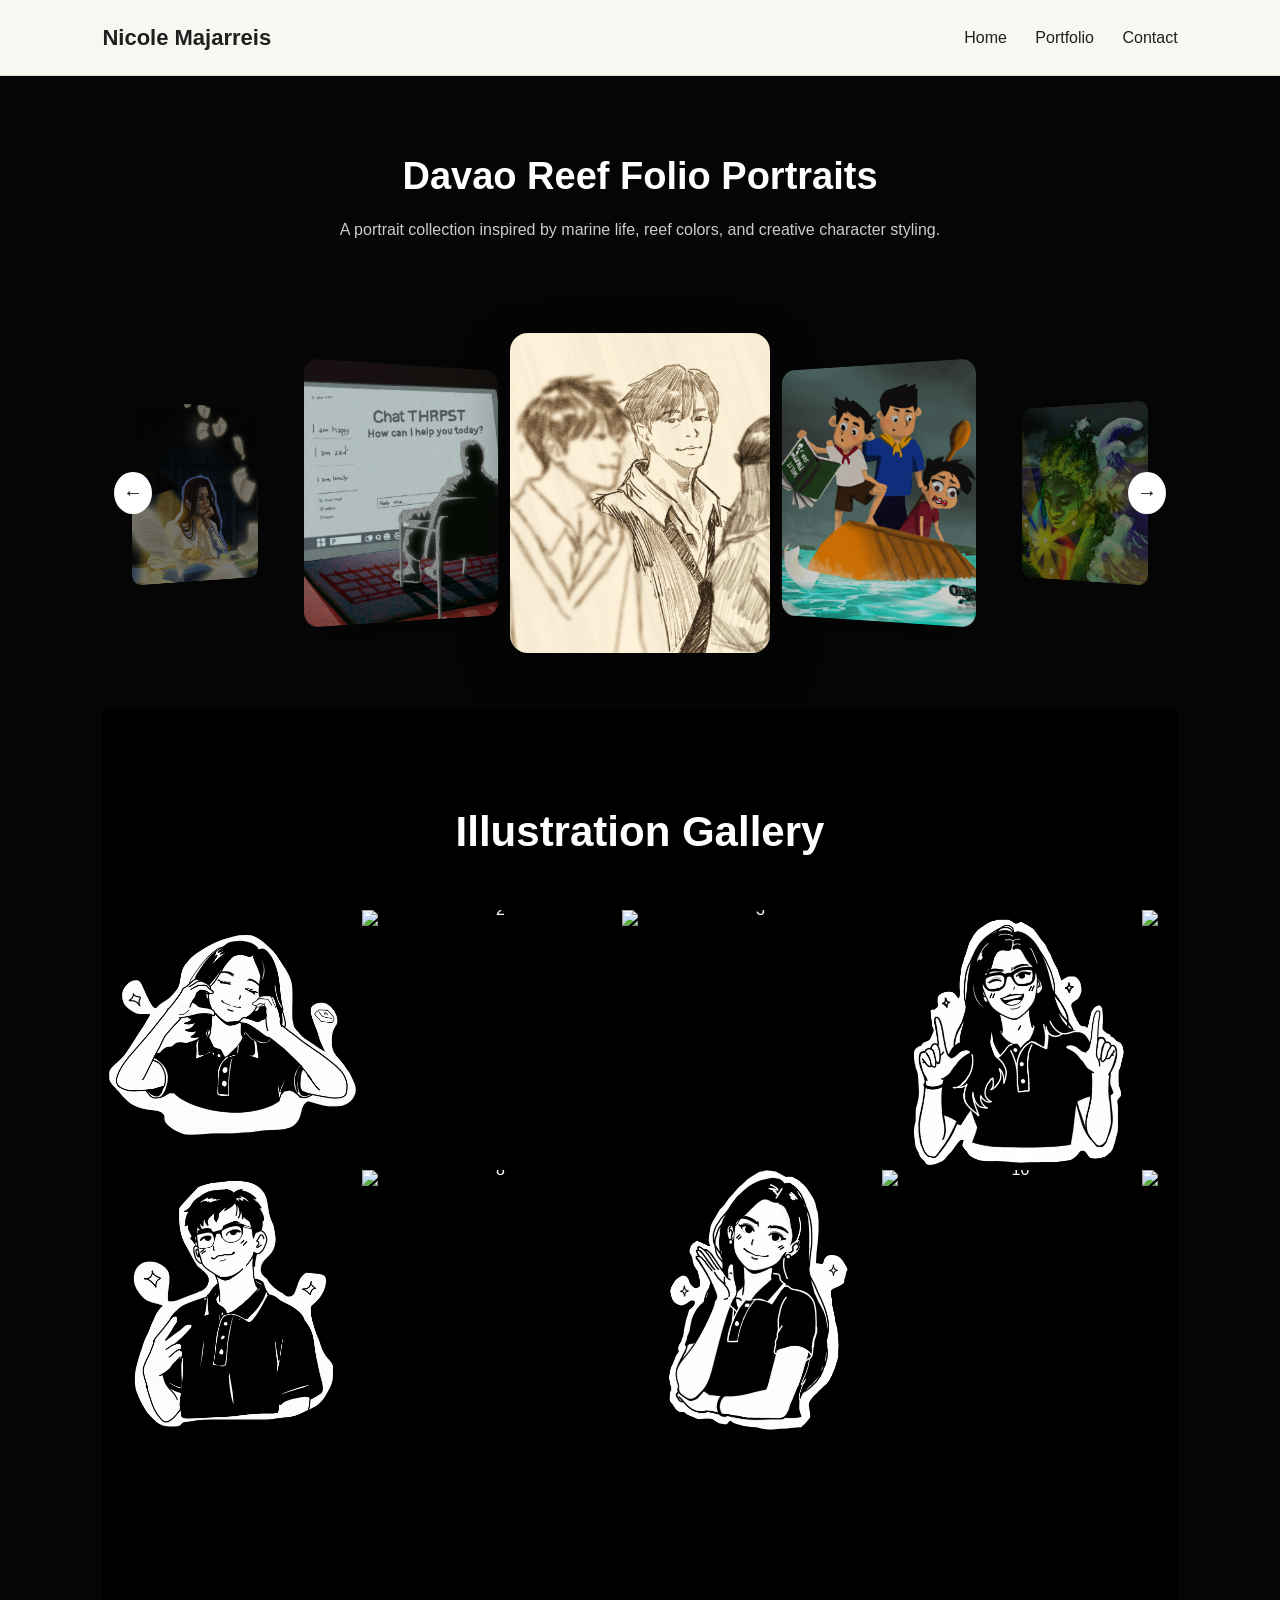
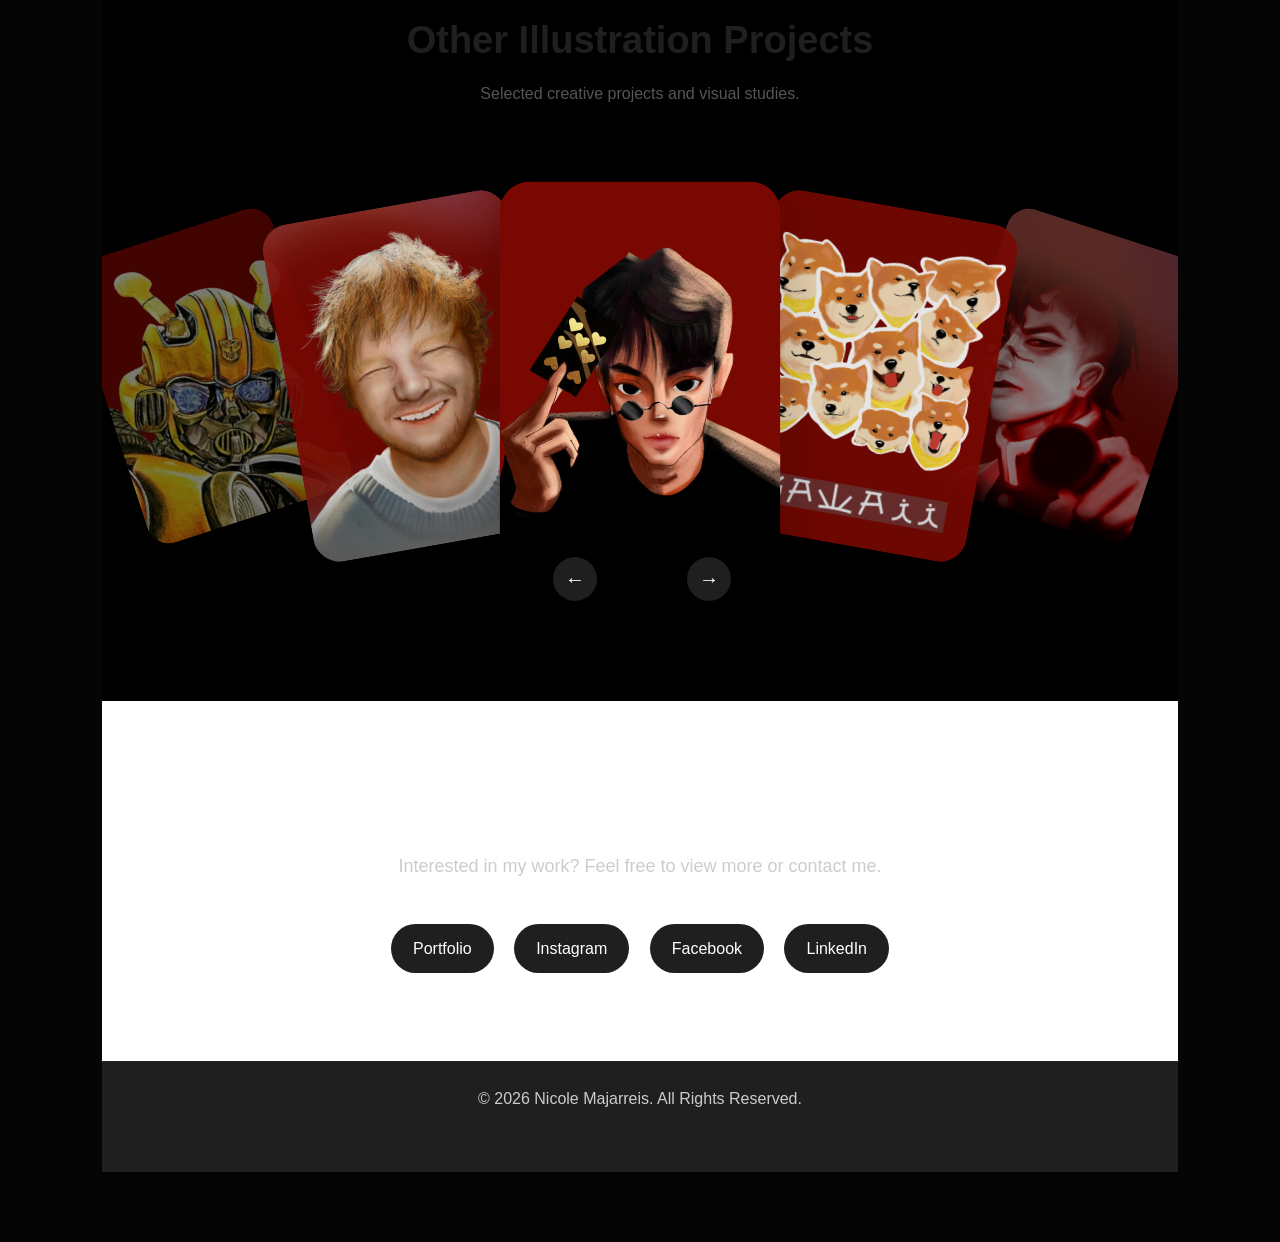
==== experience.html @ 880daad0 "Add files via upload" ====
<!DOCTYPE html>
<html lang="en">
<head>
  <meta charset="UTF-8" />
  <meta name="viewport" content="width=device-width, initial-scale=1.0" />
  <title>Illustrations | Nicole Majarreis</title>
  <link rel="stylesheet" href="style.css" />
</head>
<body>

<header>
  <nav>
    <h2>Nicole Majarreis</h2>
    <div>
      <a href="index.html">Home</a>
      <a href="index.html#portfolio">Portfolio</a>
      <a href="index.html#contact">Contact</a>
    </div>
  </nav>
</header>

<section class="carousel-section dark-carousel">
  <h2>Davao Reef Folio Portraits</h2>
  <p>A portrait collection inspired by marine life, reef colors, and creative character styling.</p>

  <div class="carousel-3d">
    <button class="carousel-btn prev">&#8592;</button>

    <div class="carousel-stage">
      <img src="assets/illustrations/gallery-1.png" class="active">
      <img src="assets/illustrations/gallery-2.png">
      <img src="assets/illustrations/gallery-3.png">
      <img src="assets/illustrations/gallery-4.png">
      <img src="assets/illustrations/gallery-5.png">
    </div>

    <button class="carousel-btn next">&#8594;</button>
  </div>


<section class="running-gallery">
  <h2>Illustration Gallery</h2>

  <div class="marquee-row">
    <div class="marquee-track left">
      <img src="assets/illustrations/1.png" alt="1">
      <img src="assets/illustrations/2.png" alt="2">
      <img src="assets/illustrations/3.png" alt="3">
      <img src="assets/illustrations/4.png" alt="4">
      <img src="assets/illustrations/5.png" alt="5">
      <img src="assets/illustrations/6.png" alt="6">

      <img src="assets/illustrations/1.png" alt="1">
      <img src="assets/illustrations/2.png" alt="2">
      <img src="assets/illustrations/3.png" alt="3">
      <img src="assets/illustrations/4.png" alt="4">
      <img src="assets/illustrations/5.png" alt="5">
      <img src="assets/illustrations/6.png" alt="6">
    </div>
  </div>

  <div class="marquee-row">
    <div class="marquee-track right">
      <img src="assets/illustrations/7.png" alt="7">
      <img src="assets/illustrations/8.png" alt="8">
      <img src="assets/illustrations/9.png" alt="9">
      <img src="assets/illustrations/10.png" alt="10">
      <img src="assets/illustrations/11.png" alt="11">
      <img src="assets/illustrations/12.png" alt="12">

      <img src="assets/illustrations/7.png" alt="7">
      <img src="assets/illustrations/8.png" alt="8">
      <img src="assets/illustrations/9.png" alt="9">
      <img src="assets/illustrations/10.png" alt="10">
      <img src="assets/illustrations/11.png" alt="11">
      <img src="assets/illustrations/12.png" alt="12">
    </div>
  </div>
</section>


<section class="stacked-projects">
  <h2>Other Illustration Projects</h2>
  <p>Selected creative projects and visual studies.</p>

  <div class="stacked-carousel">
    <button class="stack-btn stack-prev">&#8592;</button>

    <div class="stack-card">
      <img src="assets/illustrations/project-1.png" alt="Project 1">
    </div>

    <div class="stack-card">
      <img src="assets/illustrations/project-2.png" alt="Project 2">
    </div>

    <div class="stack-card">
      <img src="assets/illustrations/project-3.png" alt="Project 3">
    </div>

    <div class="stack-card">
      <img src="assets/illustrations/project-4.png" alt="Project 4">
    </div>

    <div class="stack-card">
      <img src="assets/illustrations/project-5.png" alt="Project 5">
    </div>

    <div class="stack-card">
      <img src="assets/illustrations/project-6.png" alt="Project 6">
    </div>

    <div class="stack-card">
      <img src="assets/illustrations/project-7.png" alt="Project 7">
    </div>

    <div class="stack-card">
      <img src="assets/illustrations/project-8.png" alt="Project 8">
    </div>

    <button class="stack-btn stack-next">&#8594;</button>
  </div>
</section>  

<section class="contact">
  <h2>Let's Connect</h2>
  <p>Interested in my work? Feel free to view more or contact me.</p>

  <div class="contact-links">
    <a href="YOUR_PORTFOLIO_LINK" target="_blank">Portfolio</a>
    <a href="YOUR_INSTAGRAM_LINK" target="_blank">Instagram</a>
    <a href="YOUR_FACEBOOK_LINK" target="_blank">Facebook</a>
    <a href="YOUR_LINKEDIN_LINK" target="_blank">LinkedIn</a>
  </div>
</section>

<footer>
  <p>© 2026 Nicole Majarreis. All Rights Reserved.</p>
</footer>

<script src="script.js"></script>

</body>
</html>
---- style.css ----
* {
  margin: 0;
  padding: 0;
  box-sizing: border-box;
}

html {
  scroll-behavior: smooth;
}

body {
  font-family: Arial, sans-serif;
  background: #F8F7F2;
  color: #1f1f1f;
  line-height: 1.6;
}

/* HEADER */
header {
  width: 100%;
  padding: 20px 8%;
  background: #F8F7F2;
  position: sticky;
  top: 0;
  z-index: 10;
  border-bottom: 1px solid #e6e2d8;
}

nav {
  display: flex;
  justify-content: space-between;
  align-items: center;
}

nav h2 {
  font-size: 22px;
}

nav a {
  text-decoration: none;
  color: #1f1f1f;
  margin-left: 24px;
  font-weight: 500;
}

nav a:hover {
  color: #9b6b43;
}

/* HERO */
.hero {
  min-height: 120vh;
  padding: 80px 8%;
  display: grid;
  grid-template-columns: 1.2fr 1fr;
  align-items: center;
  gap: 50px;
}

.small-title {
  color: #9b6b43;
  letter-spacing: 2px;
  text-transform: uppercase;
  font-size: 14px;
  margin-bottom: 15px;
}

.hero h1 {
  font-size: 70px;
  line-height: 1.1;
  margin-bottom: 20px;
}

.hero p {
  max-width: 600px;
  font-size: 18px;
}

.buttons {
  margin-top: 30px;
}

.btn {
  display: inline-block;
  padding: 13px 26px;
  border-radius: 30px;
  text-decoration: none;
  margin-right: 12px;
  font-weight: bold;
}

.primary {
  background: #1f1f1f;
  color: #fff;
}

.secondary {
  border: 1px solid #1f1f1f;
  color: #1f1f1f;
}

.hero-card {
  background: #fff;
  padding: 20px;
  border-radius: 30px;
  box-shadow: 0 15px 40px rgba(0,0,0,0.08);
}

.hero-card img {
  width: 100%;
  border-radius: 25px;
  display: block;
}

/* GENERAL SECTIONS */
section {
  padding: 80px 8%;
}

.about {
  text-align: center;
}

.about h2,
.portfolio h2,
.tools h2,
.contact h2 {
  font-size: 40px;
  margin-bottom: 20px;
}

.about p {
  max-width: 800px;
  margin: auto;
  font-size: 18px;
}

/* PORTFOLIO FLEX CARDS */
.portfolio {
  text-align: center;
  background: #F8F7F2;
}

.section-subtitle {
  text-align: center;
  margin-bottom: 35px;
  color: #555;
  font-size: 17px;
}

.flex-gallery {
  display: flex;
  gap: 16px;
  width: 100%;
  height: 520px;
  margin-top: 35px;
}

.flex-card {
  flex: 1;
  position: relative;
  border-radius: 30px;
  overflow: hidden;
  background-size: cover;
  background-position: center;
  text-decoration: none;
  color: white;
  transition: flex 0.7s ease, transform 0.5s ease, box-shadow 0.5s ease;
  cursor: pointer;
  box-shadow: 0 12px 30px rgba(0,0,0,0.08);
}

.flex-card::before {
  content: "";
  position: absolute;
  inset: 0;
  background: linear-gradient(to top, rgba(0,0,0,0.75), rgba(0,0,0,0.05));
  transition: 0.5s ease;
}

.flex-card:hover {
  flex: 4;
  transform: translateY(-8px);
  box-shadow: 0 18px 45px rgba(0,0,0,0.16);
}

.flex-card:hover::before {
  background: linear-gradient(to top, rgba(0,0,0,0.85), rgba(0,0,0,0.15));
}

.card-content {
  position: absolute;
  bottom: 30px;
  left: 28px;
  right: 28px;
  z-index: 2;
  text-align: left;
  opacity: 0;
  transform: translateY(20px);
  transition: 0.5s ease;
}

.flex-card:hover .card-content {
  opacity: 1;
  transform: translateY(0);
}

.card-content h3 {
  font-size: 32px;
  margin-bottom: 8px;
}

.card-content p {
  font-size: 16px;
  color: #f1f1f1;
}

/* TOOLS MARQUEE SECTION */
.tools {
  text-align: center;
  overflow: hidden;
  background: #F8F7F2;
}

.tools h2 {
  font-size: 42px;
  margin-bottom: 40px;
}

.tools-marquee {
  width: 100%;
  overflow: hidden;
  position: relative;
  padding: 25px 0;
}

.tools-track {
  display: flex;
  align-items: center;
  gap: 70px;
  width: max-content;
  animation: scrollTools 28s linear infinite;
}

.tools-track img {
  height: 80px;
  width: auto;
  object-fit: contain;
  transition: transform 0.3s ease;
}

.tools-track img:hover {
  transform: scale(1.12);
}

@keyframes scrollTools {
  from {
    transform: translateX(0);
  }
  to {
    transform: translateX(-50%);
  }
}

/* CONTACT */
.contact {
  text-align: center;
  background: #fff;
}

.contact p {
  font-size: 18px;
}

.contact-links {
  margin-top: 25px;
}

.contact-links a {
  display: inline-block;
  margin: 8px;
  padding: 12px 22px;
  border-radius: 30px;
  text-decoration: none;
  color: #fff;
  background: #1f1f1f;
  transition: 0.3s ease;
}

.contact-links a:hover {
  background: #9b6b43;
  transform: translateY(-3px);
}

/* FOOTER */
footer {
  text-align: center;
  padding: 25px;
  background: #1f1f1f;
  color: white;
}

/* RESPONSIVE */
@media (max-width: 900px) {
  .hero {
    grid-template-columns: 1fr;
    text-align: center;
  }

  .hero p {
    margin: auto;
  }

  .hero h1 {
    font-size: 48px;
  }

  nav {
    flex-direction: column;
    gap: 15px;
  }

  nav a {
    margin: 0 8px;
  }

  .flex-gallery {
    flex-direction: column;
    height: auto;
  }

  .flex-card {
    height: 230px;
    flex: none;
  }

  .flex-card:hover {
    flex: none;
    transform: translateY(-5px);
  }

  .card-content {
    opacity: 1;
    transform: translateY(0);
  }

  .tools h2 {
    font-size: 32px;
  }

  .tools-track {
    gap: 45px;
    animation-duration: 22s;
  }

  .tools-track img {
    height: 55px;
  }
}

/* INNER PORTFOLIO PAGES */
/* INNER PORTFOLIO PAGES */
/* INNER PORTFOLIO PAGES */
/* INNER PORTFOLIO PAGES */

/* ILLUSTRATIONS PAGE CAROUSEL */

.page-hero {
  min-height: 50vh;
  padding: 100px 8% 60px;
  text-align: center;
  background: #F8F7F2;
}

.page-hero h1 {
  font-size: 64px;
  margin-bottom: 18px;
}

.page-hero p {
  max-width: 700px;
  margin: auto;
  font-size: 18px;
}

.carousel-section {
  padding: 70px 8%;
  background: #F8F7F2;
}

.carousel-section h2 {
  font-size: 38px;
  margin-bottom: 10px;
}

.carousel-section p {
  color: #555;
  margin-bottom: 30px;
  max-width: 700px;
}

.image-carousel {
  display: flex;
  gap: 22px;
  overflow-x: auto;
  scroll-snap-type: x mandatory;
  padding: 10px 0 25px;
}

.image-carousel::-webkit-scrollbar {
  height: 10px;
}

.image-carousel::-webkit-scrollbar-thumb {
  background: #1f1f1f;
  border-radius: 20px;
}

.image-carousel img {
  min-width: 360px;
  height: 460px;
  object-fit: cover;
  border-radius: 28px;
  scroll-snap-align: center;
  box-shadow: 0 15px 35px rgba(0,0,0,0.12);
  transition: 0.3s ease;
}

.image-carousel img:hover {
  transform: scale(1.03);
}

.tall-carousel img {
  min-width: 320px;
  height: 520px;
}

@media (max-width: 768px) {
  .page-hero h1 {
    font-size: 44px;
  }

  .image-carousel img {
    min-width: 260px;
    height: 360px;
  }

  .tall-carousel img {
    min-width: 260px;
    height: 420px;
  }
}
.dark-carousel {
  background: #050505;
  color: white;
  text-align: center;
}

.dark-carousel p {
  color: #ccc;
  margin: 0 auto 35px;
}

.carousel-3d {
  position: relative;
  height: 430px;
  display: flex;
  align-items: center;
  justify-content: center;
  overflow: hidden;
}

.carousel-stage {
  position: relative;
  width: 100%;
  height: 360px;
  perspective: 1200px;
}

.carousel-stage img {
  position: absolute;
  top: 50%;
  left: 50%;
  width: 260px;
  height: 320px;
  object-fit: cover;
  border-radius: 18px;
  transform: translate(-50%, -50%) scale(0.6);
  opacity: 0;
  transition: all 0.6s ease;
  box-shadow: 0 20px 50px rgba(0,0,0,0.45);
}

.carousel-stage img.active {
  transform: translate(-50%, -50%) scale(1);
  opacity: 1;
  z-index: 5;
}

.carousel-stage img.left {
  transform: translate(-140%, -50%) rotateY(35deg) scale(0.8);
  opacity: 0.8;
  z-index: 3;
}

.carousel-stage img.right {
  transform: translate(40%, -50%) rotateY(-35deg) scale(0.8);
  opacity: 0.8;
  z-index: 3;
}

.carousel-stage img.far-left {
  transform: translate(-220%, -50%) rotateY(55deg) scale(0.55);
  opacity: 0.45;
  z-index: 2;
}

.carousel-stage img.far-right {
  transform: translate(120%, -50%) rotateY(-55deg) scale(0.55);
  opacity: 0.45;
  z-index: 2;
}

.carousel-btn {
  position: relative;
  z-index: 10;
  border: none;
  background: white;
  color: #111;
  width: 42px;
  height: 42px;
  border-radius: 50%;
  cursor: pointer;
  font-size: 20px;
  margin: 0 12px;
}

@media (max-width: 768px) {
  .carousel-stage img {
    width: 200px;
    height: 260px;
  }

  .carousel-stage img.left {
    transform: translate(-115%, -50%) rotateY(35deg) scale(0.75);
  }

  .carousel-stage img.right {
    transform: translate(15%, -50%) rotateY(-35deg) scale(0.75);
  }
}


/* MOVING STACKED CARD CAROUSEL */

.stacked-projects {
  background: #000;
  color: white;
  text-align: center;
  padding: 90px 8%;
  overflow: hidden;
}


.stacked-projects h2 {
  color: #1f1f1f;
}

.stacked-projects p {
  color: #555;
}

.stacked-carousel {
  position: relative;
  height: 470px;
  max-width: 1150px;
  margin: auto;
  display: flex;
  align-items: center;
  justify-content: center;
}

.stack-card {
  position: absolute;
  width: 260px;
  height: 360px;
  border-radius: 28px;
  overflow: hidden;
  box-shadow: 0 20px 45px rgba(0,0,0,0.18);
  transition: all 0.65s ease;
  opacity: 0;
}

.stack-card img {
  width: 100%;
  height: 100%;
  object-fit: cover;
}

.stack-card.stack-active {
  transform: translateX(0) rotate(0deg) scale(1.08);
  opacity: 1;
  z-index: 5;
}

.stack-card.stack-left {
  transform: translateX(-230px) rotate(-10deg) scale(0.95);
  opacity: 0.9;
  z-index: 4;
}

.stack-card.stack-right {
  transform: translateX(230px) rotate(10deg) scale(0.95);
  opacity: 0.9;
  z-index: 4;
}

.stack-card.stack-far-left {
  transform: translateX(-430px) rotate(-18deg) scale(0.82);
  opacity: 0.55;
  z-index: 3;
}

.stack-card.stack-far-right {
  transform: translateX(430px) rotate(18deg) scale(0.82);
  opacity: 0.55;
  z-index: 3;
}

.stack-btn {
  position: absolute;
  z-index: 20;
  bottom: 10px;
  border: none;
  background: #1f1f1f;
  color: white;
  width: 44px;
  height: 44px;
  border-radius: 50%;
  cursor: pointer;
  font-size: 20px;
  transition: 0.3s ease;
}

.stack-btn:hover {
  background: #9b6b43;
  transform: scale(1.08);
}

.stack-prev {
  left: 47%;
  transform: translateX(-60px);
}

.stack-next {
  left: 53%;
  transform: translateX(20px);
}

@media (max-width: 768px) {
  .stacked-carousel {
    height: 430px;
  }

  .stack-card {
    width: 220px;
    height: 310px;
  }

  .stack-card.stack-left {
    transform: translateX(-140px) rotate(-8deg) scale(0.85);
  }

  .stack-card.stack-right {
    transform: translateX(140px) rotate(8deg) scale(0.85);
  }

  .stack-card.stack-far-left,
  .stack-card.stack-far-right {
    opacity: 0;
  }

  .stack-prev {
    left: 42%;
  }

  .stack-next {
    left: 55%;
  }
}

.stacked-projects h2 {
  color: #1f1f1f;
}

/* RUNNING 1:1 GALLERY CAROUSEL */

.running-gallery {
  background: #000;
  padding: 90px 0;
  overflow: hidden;
}

.running-gallery h2 {
  color: white;
  text-align: center;
  font-size: 42px;
  margin-bottom: 45px;
}

.marquee-row {
  width: 100%;
  overflow: hidden;
  line-height: 0;
}

.marquee-track {
  display: flex;
  width: max-content;
  gap: 0;
}

.marquee-track img {
  width: 260px;
  height: 260px;
  object-fit: cover;
  display: block;
  flex-shrink: 0;
}

.marquee-track.left {
  animation: moveLeft 35s linear infinite;
}

.marquee-track.right {
  animation: moveRight 35s linear infinite;
}

@keyframes moveLeft {
  from {
    transform: translateX(0);
  }
  to {
    transform: translateX(-50%);
  }
}

@keyframes moveRight {
  from {
    transform: translateX(-50%);
  }
  to {
    transform: translateX(0);
  }
}

@media (max-width: 768px) {
  .marquee-track img {
    width: 180px;
    height: 180px;
  }

  .marquee-track.left,
  .marquee-track.right {
    animation-duration: 28s;
  }
}

/* GRAPHIC DESIGN MASONRY SHOWCASE */

.masonry-showcase {
  background: #1f1f1f;
  padding: 90px 6%;
  text-align: center;
}

.masonry-showcase h2 {
  color: #fff;
  font-size: 42px;
  margin-bottom: 10px;
}

.masonry-showcase p {
  color: #cfcfcf;
  margin-bottom: 45px;
}

.masonry-grid {
  display: grid;
  grid-template-columns: repeat(3, 1fr);
  grid-auto-rows: 180px;
  gap: 22px;
  max-width: 1200px;
  margin: auto;
}

.masonry-item {
  border-radius: 12px;
  overflow: hidden;
  background: #111;
}

.masonry-item img {
  width: 100%;
  height: 100%;
  object-fit: cover;
  display: block;
  transition: 0.4s ease;
}

.masonry-item:hover img {
  transform: scale(1.06);
}

.masonry-item.tall {
  grid-row: span 2;
}

.masonry-item.small {
  grid-row: span 1;
}

@media (max-width: 900px) {
  .masonry-grid {
    grid-template-columns: 1fr;
    grid-auto-rows: 260px;
  }

  .masonry-item.tall,
  .masonry-item.small {
    grid-row: span 1;
  }
}


/* INSTAGRAM STYLE GALLERY */

.insta-gallery-section {
  background: #000;
  padding: 90px 8%;
  text-align: center;
}

.insta-gallery-section h2 {
  font-size: 42px;
  margin-bottom: 10px;
  color: #fff;
}

.insta-gallery-section p {
  color: #ccc;
  margin-bottom: 35px;
}

.insta-gallery {
  display: grid;
  grid-template-columns: repeat(3, 1fr);
  gap: 0;
  max-width: 1100px;
  margin: auto;
  border-radius: 0;
  overflow: hidden;
  background: transparent;
}

.insta-gallery img {
  width: 100%;
  aspect-ratio: 1 / 1;
  object-fit: cover;
  cursor: pointer;
  transition: 0.3s ease;
  display: block;
}

.insta-gallery img:hover {
  filter: brightness(70%);
}

/* INSTAGRAM MODAL */

.ig-modal {
  display: none;
  position: fixed;
  z-index: 9999;
  inset: 0;
  background: rgba(0, 0, 0, 0.78);
  align-items: center;
  justify-content: center;
  padding: 35px;
}

.ig-modal.active {
  display: flex;
}

.ig-post {
  width: min(1100px, 95vw);
  height: min(720px, 88vh);
  background: #fff;
  display: grid;
  grid-template-columns: 1.3fr 0.9fr;
  border-radius: 6px;
  overflow: hidden;
}

.ig-image-wrap {
  background: #000;
  display: flex;
  align-items: center;
  justify-content: center;
}

.ig-image-wrap img {
  width: 100%;
  height: 100%;
  object-fit: contain;
}

.ig-details {
  display: flex;
  flex-direction: column;
  background: #fff;
}

.ig-header {
  display: flex;
  align-items: center;
  gap: 12px;
  padding: 18px 20px;
  border-bottom: 1px solid #eee;
}

.ig-header img {
  width: 42px;
  height: 42px;
  border-radius: 50%;
  object-fit: cover;
}

.ig-header h4 {
  font-size: 16px;
  margin-bottom: 2px;
}

.ig-header span {
  font-size: 13px;
  color: #777;
}

.ig-caption {
  padding: 25px 22px;
  text-align: left;
}

.ig-caption h3 {
  font-size: 26px;
  margin-bottom: 12px;
}

.ig-caption p {
  font-size: 16px;
  color: #1f1f1f;
  margin-bottom: 15px;
}

.ig-tags {
  color: #2457ff !important;
  line-height: 1.7;
}

.ig-close {
  position: fixed;
  top: 22px;
  right: 34px;
  background: none;
  border: none;
  color: white;
  font-size: 42px;
  cursor: pointer;
  z-index: 10001;
}

.ig-nav {
  position: fixed;
  top: 50%;
  transform: translateY(-50%);
  width: 46px;
  height: 46px;
  border-radius: 50%;
  border: none;
  background: #fff;
  color: #1f1f1f;
  font-size: 26px;
  cursor: pointer;
  z-index: 10001;
}

.ig-prev {
  left: 35px;
}

.ig-next {
  right: 35px;
}

@media (max-width: 850px) {
  .insta-gallery {
    grid-template-columns: repeat(2, 1fr);
  }

  .ig-post {
    grid-template-columns: 1fr;
    height: 88vh;
    overflow-y: auto;
  }

  .ig-image-wrap {
    height: 60vh;
  }

  .ig-nav {
    width: 38px;
    height: 38px;
    font-size: 20px;
  }

  .ig-prev {
    left: 12px;
  }

  .ig-next {
    right: 12px;
  }
}


/* TREND HERO */

.trend-hero {
position: relative;
height: calc(100vh - 80px);
overflow: hidden;
background: #F8F7F2;
padding: 0 5%;
}

.hero-image-wrap {
position: absolute;
inset: 0;
display: flex;
justify-content: center;
align-items: flex-end;
}

.hero-main-img {
width: 1200px;
height: auto;
object-fit: contain;
filter: grayscale(10%);
z-index: 2;
}

.hero-big-text {
position: absolute;
top: 58%;
left: 50%;

transform: translate(-50%, -50%);

font-size: 10.5vw;
font-weight: 900;
letter-spacing: -8px;
line-height: 1;

white-space: nowrap;

color: #1f1f1f;

opacity: 1;
z-index: 1;
}

.hero-role-left,
.hero-role-right {
position: absolute;
bottom: 10%;
font-size: 28px;
font-weight: 500;
color: #1f1f1f;
z-index: 10;
}

.hero-role-left {
left: 5%;
}

.hero-role-right {
right: 5%;
}

/* INTRO REVEAL - DARK SCROLL ANIMATION */

.intro-reveal {
  min-height: 100vh;
  background: #090909 !important;
  color: #3a3a3a;
  display: flex;
  flex-direction: column;
  justify-content: center;
  padding: 8%;
  position: relative;
  z-index: 30;
}

.intro-label {
  color: #ff4b3e;
  font-size: 16px;
  margin-bottom: 28px;
}

.intro-reveal h2 {
  font-size: clamp(42px, 6vw, 86px);
  line-height: 1.08;
  max-width: 1250px;
  color: #3a3a3a;
}

.intro-reveal h2 .white-word {
  color: #3a3a3a;
  transition: color 0.6s ease;
}

.intro-reveal h2 .red-word {
  color: #3a3a3a;
  transition: color 0.6s ease;
}

.intro-reveal.is-active h2 .white-word {
  color: #ffffff;
}

.intro-reveal.is-active h2 .red-word{
  color: #ff4b3e;
}

.intro-small {
  margin-top: 28px;
  max-width: 680px;
  color: #b8b8b8;
  font-size: 17px;
}

.intro-btn {
  margin-top: 40px;
  width: fit-content;
  padding: 14px 28px;
  border: 1px solid white;
  color: white;
  border-radius: 40px;
  text-decoration: none;
  transition: 0.3s ease;
}

.intro-btn:hover {
  background: white;
  color: #090909;
}

.hero-role-left,
.hero-role-right{
    position:absolute;
    bottom:8%;
    font-size:28px;
    font-weight:500;
    z-index:10;
    color:#1f1f1f;
    opacity:1;
}

.hero-role-left{
    left:5%;
}

.hero-role-right{
    right:5%;
}


.word-reveal span{
  color:#3a3a3a;
  transition: color .6s ease;
}

.word-reveal span.active{
  color:#ffffff;
}

.word-reveal span.red-word{
  color:#3a3a3a;
}

.word-reveal span.red-word.active{
  color:#ff4b3e;
}
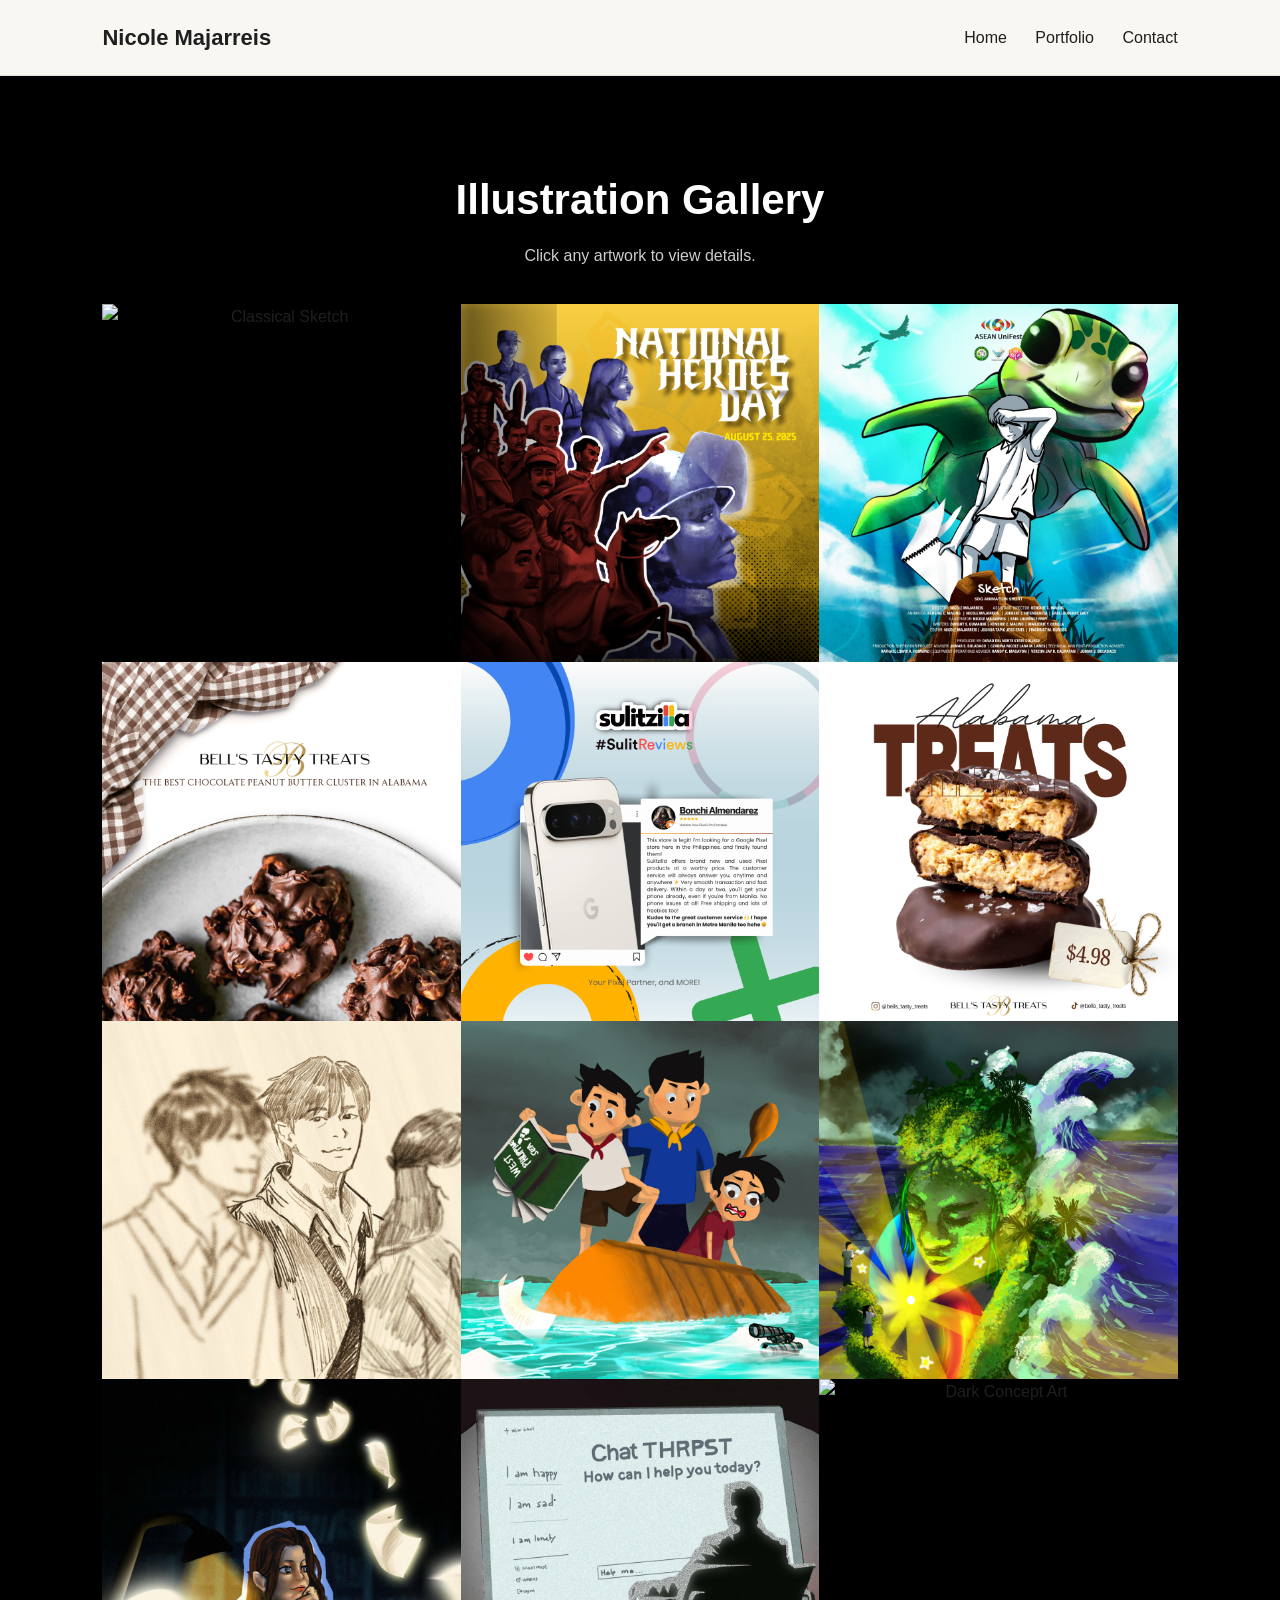
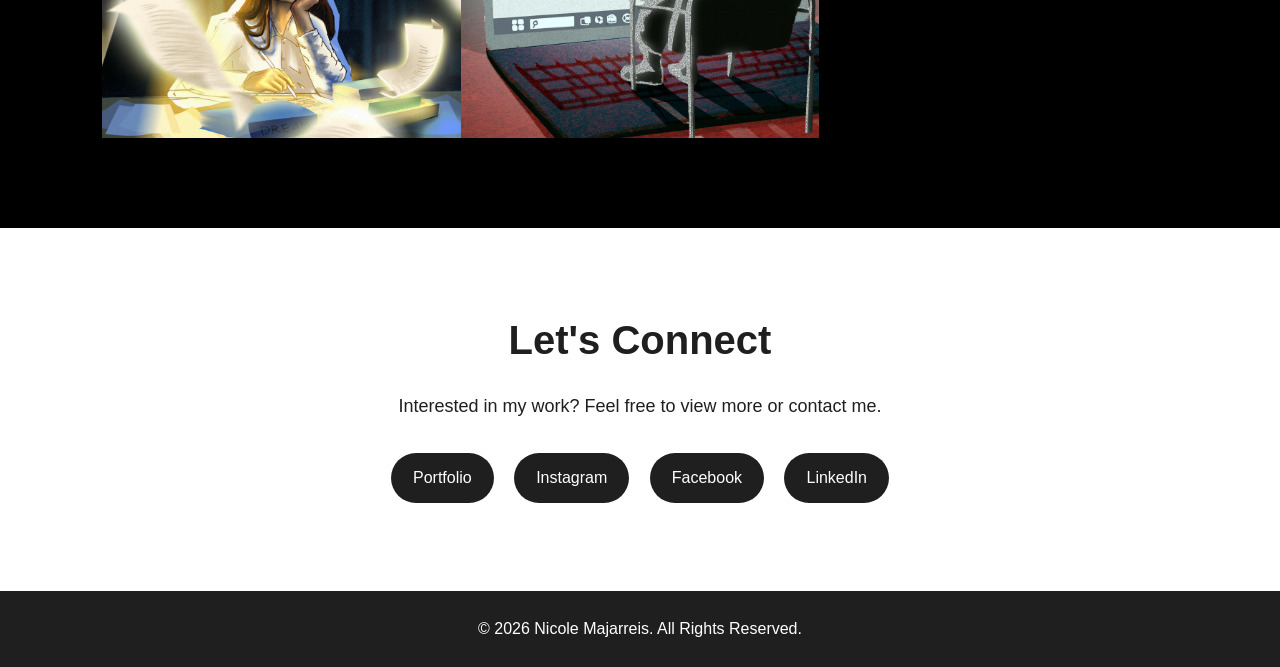
==== commit 5e78527b: "Update experience.html" ====
--- a/experience.html
+++ b/experience.html
@@ -3,7 +3,7 @@
 <head>
   <meta charset="UTF-8" />
   <meta name="viewport" content="width=device-width, initial-scale=1.0" />
-  <title>Illustrations | Nicole Majarreis</title>
+  <title>Experiences | Nicole Majarreis</title>
   <link rel="stylesheet" href="style.css" />
 </head>
 <body>
@@ -19,108 +19,101 @@
   </nav>
 </header>
 
-<section class="carousel-section dark-carousel">
-  <h2>Davao Reef Folio Portraits</h2>
-  <p>A portrait collection inspired by marine life, reef colors, and creative character styling.</p>
 
-  <div class="carousel-3d">
-    <button class="carousel-btn prev">&#8592;</button>
+<section class="insta-gallery-section">
+  <h2>Illustration Gallery</h2>
+  <p>Click any artwork to view details.</p>
 
-    <div class="carousel-stage">
-      <img src="assets/illustrations/gallery-1.png" class="active">
-      <img src="assets/illustrations/gallery-2.png">
-      <img src="assets/illustrations/gallery-3.png">
-      <img src="assets/illustrations/gallery-4.png">
-      <img src="assets/illustrations/gallery-5.png">
-    </div>
+  <div class="insta-gallery">
+    <img src="assets/graphic-design/graphic-design.png" alt="Classical Sketch"
+      data-title="Classical Sketch"
+      data-caption="A graphite-style study focused on facial structure, shadow, and form."
+      data-tags="#art #sketch #graphite #portrait #traditionalart">
 
-    <button class="carousel-btn next">&#8594;</button>
-  </div>
+    <img src="assets/graphic-design/graphic-design1.png" alt="Character Portrait"
+      data-title="Character Portrait"
+      data-caption="A detailed character sketch exploring expression, line texture, and mood."
+      data-tags="#characterart #sketch #illustration #drawing">
 
+    <img src="assets/graphic-design/graphic-design2.png" alt="Digital Poster Art"
+      data-title="Digital Poster Art"
+      data-caption="A digital illustration created for a themed visual project."
+      data-tags="#digitalart #posterart #illustration #creativework">
 
-<section class="running-gallery">
-  <h2>Illustration Gallery</h2>
+    <img src="assets/graphic-design/graphic-design3.png" alt="Cultural Artwork"
+      data-title="Cultural Artwork"
+      data-caption="An expressive artwork inspired by cultural movement and visual storytelling."
+      data-tags="#artwork #culture #painting #visualstorytelling">
 
-  <div class="marquee-row">
-    <div class="marquee-track left">
-      <img src="assets/illustrations/1.png" alt="1">
-      <img src="assets/illustrations/2.png" alt="2">
-      <img src="assets/illustrations/3.png" alt="3">
-      <img src="assets/illustrations/4.png" alt="4">
-      <img src="assets/illustrations/5.png" alt="5">
-      <img src="assets/illustrations/6.png" alt="6">
+    <img src="assets/graphic-design/graphic-design4.png" alt="Sketch Study"
+      data-title="Sketch Study"
+      data-caption="A hand-drawn study using loose lines, expressive shading, and structure."
+      data-tags="#sketchbook #drawing #study #traditionalart">
 
-      <img src="assets/illustrations/1.png" alt="1">
-      <img src="assets/illustrations/2.png" alt="2">
-      <img src="assets/illustrations/3.png" alt="3">
-      <img src="assets/illustrations/4.png" alt="4">
-      <img src="assets/illustrations/5.png" alt="5">
-      <img src="assets/illustrations/6.png" alt="6">
-    </div>
-  </div>
+    <img src="assets/graphic-design/graphic-design6.png" alt="Dark Concept Art"
+      data-title="Dark Concept Art"
+      data-caption="A surreal visual piece using contrast, red tones, and dramatic composition."
+      data-tags="#conceptart #darkart #surrealart #digitalillustration">
+    
+    <img src="assets/illustrations/gallery-1.png" alt="Classical Sketch"
+      data-title="Classical Sketch"
+      data-caption="A graphite-style study focused on facial structure, shadow, and form."
+      data-tags="#art #sketch #graphite #portrait #traditionalart">
 
-  <div class="marquee-row">
-    <div class="marquee-track right">
-      <img src="assets/illustrations/7.png" alt="7">
-      <img src="assets/illustrations/8.png" alt="8">
-      <img src="assets/illustrations/9.png" alt="9">
-      <img src="assets/illustrations/10.png" alt="10">
-      <img src="assets/illustrations/11.png" alt="11">
-      <img src="assets/illustrations/12.png" alt="12">
+    <img src="assets/illustrations/gallery-2.png" alt="Character Portrait"
+      data-title="Character Portrait"
+      data-caption="A detailed character sketch exploring expression, line texture, and mood."
+      data-tags="#characterart #sketch #illustration #drawing">
 
-      <img src="assets/illustrations/7.png" alt="7">
-      <img src="assets/illustrations/8.png" alt="8">
-      <img src="assets/illustrations/9.png" alt="9">
-      <img src="assets/illustrations/10.png" alt="10">
-      <img src="assets/illustrations/11.png" alt="11">
-      <img src="assets/illustrations/12.png" alt="12">
-    </div>
+    <img src="assets/illustrations/gallery-3.png" alt="Digital Poster Art"
+      data-title="Digital Poster Art"
+      data-caption="A digital illustration created for a themed visual project."
+      data-tags="#digitalart #posterart #illustration #creativework">
+
+    <img src="assets/illustrations/gallery-4.png" alt="Cultural Artwork"
+      data-title="Cultural Artwork"
+      data-caption="An expressive artwork inspired by cultural movement and visual storytelling."
+      data-tags="#artwork #culture #painting #visualstorytelling">
+
+    <img src="assets/illustrations/gallery-5.png" alt="Sketch Study"
+      data-title="Sketch Study"
+      data-caption="A hand-drawn study using loose lines, expressive shading, and structure."
+      data-tags="#sketchbook #drawing #study #traditionalart">
+
+    <img src="assets/illustrations/gallery-6.png" alt="Dark Concept Art"
+      data-title="Dark Concept Art"
+      data-caption="A surreal visual piece using contrast, red tones, and dramatic composition."
+      data-tags="#conceptart #darkart #surrealart #digitalillustration">
   </div>
 </section>
 
+<div class="ig-modal" id="igModal">
+  <button class="ig-close">&times;</button>
+  <button class="ig-nav ig-prev">&#10094;</button>
+  <button class="ig-nav ig-next">&#10095;</button>
 
-<section class="stacked-projects">
-  <h2>Other Illustration Projects</h2>
-  <p>Selected creative projects and visual studies.</p>
-
-  <div class="stacked-carousel">
-    <button class="stack-btn stack-prev">&#8592;</button>
-
-    <div class="stack-card">
-      <img src="assets/illustrations/project-1.png" alt="Project 1">
+  <div class="ig-post">
+    <div class="ig-image-wrap">
+      <img id="igModalImg" src="" alt="">
     </div>
 
-    <div class="stack-card">
-      <img src="assets/illustrations/project-2.png" alt="Project 2">
+    <div class="ig-details">
+      <div class="ig-header">
+        <img src="assets/images/profile.png" alt="Nicole Majarreis">
+        <div>
+          <h4>Nicole Majarreis</h4>
+          <span>Illustration Portfolio</span>
+        </div>
+      </div>
+
+      <div class="ig-caption">
+        <h3 id="igTitle"></h3>
+        <p id="igCaption"></p>
+        <p class="ig-tags" id="igTags"></p>
+      </div>
     </div>
-
-    <div class="stack-card">
-      <img src="assets/illustrations/project-3.png" alt="Project 3">
-    </div>
-
-    <div class="stack-card">
-      <img src="assets/illustrations/project-4.png" alt="Project 4">
-    </div>
-
-    <div class="stack-card">
-      <img src="assets/illustrations/project-5.png" alt="Project 5">
-    </div>
-
-    <div class="stack-card">
-      <img src="assets/illustrations/project-6.png" alt="Project 6">
-    </div>
-
-    <div class="stack-card">
-      <img src="assets/illustrations/project-7.png" alt="Project 7">
-    </div>
-
-    <div class="stack-card">
-      <img src="assets/illustrations/project-8.png" alt="Project 8">
-    </div>
-
-    <button class="stack-btn stack-next">&#8594;</button>
   </div>
-</section>  
+</div>
 
 <section class="contact">
   <h2>Let's Connect</h2>
@@ -141,4 +134,4 @@
 <script src="script.js"></script>
 
 </body>
-</html>+</html>
